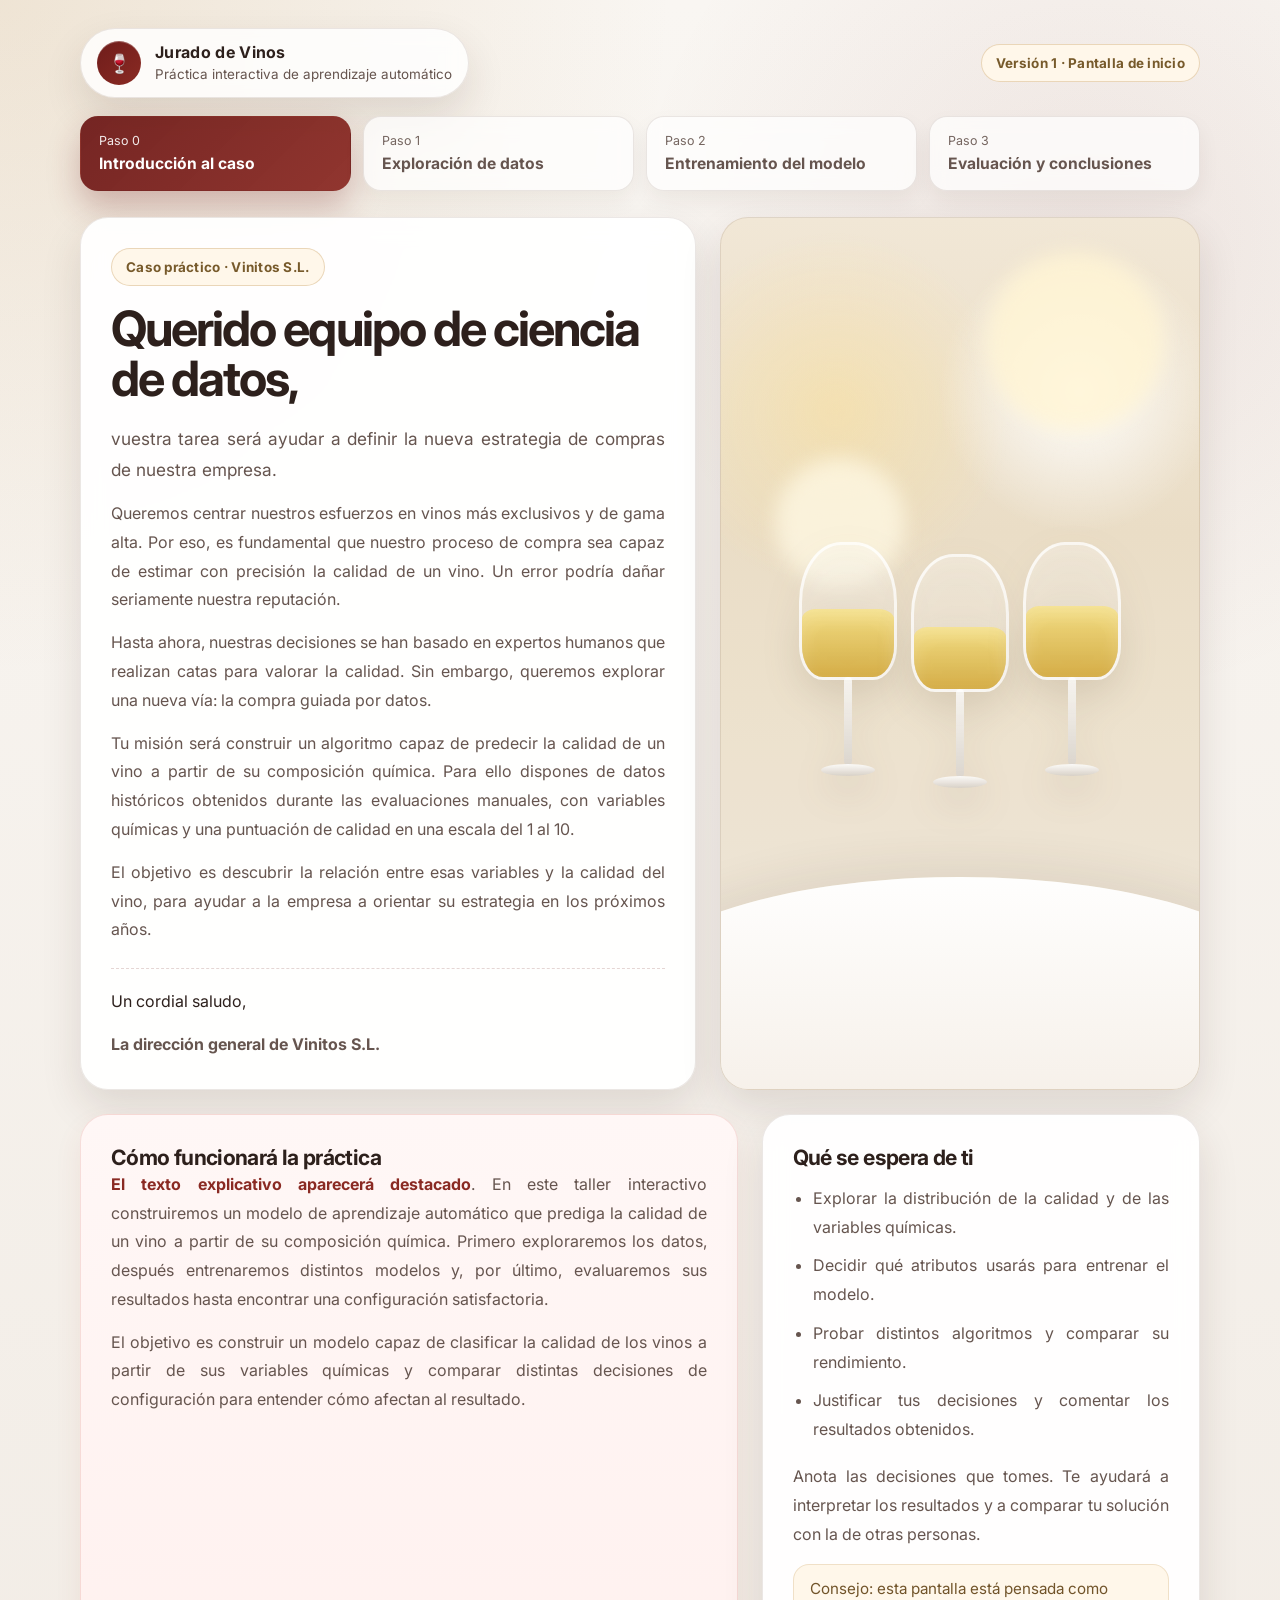
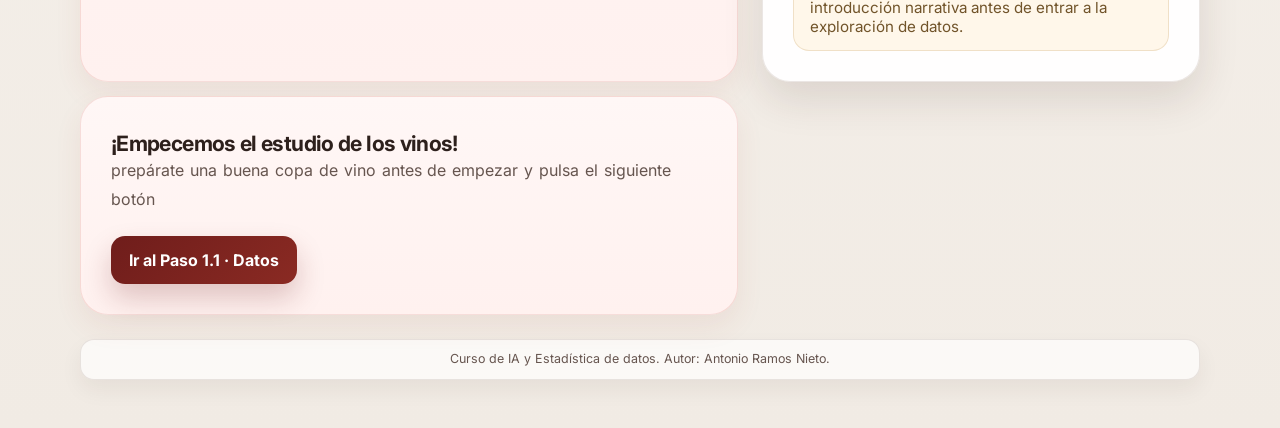
==== index.html @ d9b8ec5e "primera versión" ====
<!DOCTYPE html>
<html lang="es">
  <head>
    <meta charset="UTF-8" />
    <meta name="viewport" content="width=device-width, initial-scale=1.0" />
    <title>Jurado de Vinos · Inicio</title>
    <meta
      name="description"
      content="Práctica interactiva de aprendizaje automático para predecir la calidad del vino."
    />

    <link rel="preconnect" href="https://fonts.googleapis.com" />
    <link rel="preconnect" href="https://fonts.gstatic.com" crossorigin />
    <link
      href="https://fonts.googleapis.com/css2?family=Inter:wght@400;500;600;700;800&display=swap"
      rel="stylesheet"
    />

    <link rel="stylesheet" href="./styles.css" />
  </head>
  <body>
    <main class="page-shell">
      <header class="topbar">
        <div class="brand" aria-label="Identidad del proyecto">
          <div class="brand__badge">🍷</div>
          <div>
            <h1 class="brand__title">Jurado de Vinos</h1>
            <p class="brand__subtitle">Práctica interactiva de aprendizaje automático</p>
          </div>
        </div>

        <div class="status-pill">Versión 1 · Pantalla de inicio</div>
      </header>

      <nav class="steps" aria-label="Pasos de la práctica">
        <a class="step-card step-card--active" href="./index.html">
          <span class="step-card__label">Paso 0</span>
          <strong class="step-card__title">Introducción al caso</strong>
        </a>
        <a class="step-card" href="./datos.html">
          <span class="step-card__label">Paso 1</span>
          <strong class="step-card__title">Exploración de datos</strong>
        </a>
        <a class="step-card" href="./entrenamiento.html">
          <span class="step-card__label">Paso 2</span>
          <strong class="step-card__title">Entrenamiento del modelo</strong>
        </a>
        <a class="step-card" href="./evaluacion.html">
          <span class="step-card__label">Paso 3</span>
          <strong class="step-card__title">Evaluación y conclusiones</strong>
        </a>
      </nav>

      <section class="hero-grid">
        <article class="card hero-copy">
          <span class="eyebrow">Caso práctico · Vinitos S.L.</span>
          <h2 class="hero-copy__title">Querido equipo de ciencia de datos,</h2>
          <p class="hero-copy__lead">
            vuestra tarea será ayudar a definir la nueva estrategia de compras de nuestra empresa.
          </p>
          <p>
            Queremos centrar nuestros esfuerzos en vinos más exclusivos y de gama alta. Por eso, es
            fundamental que nuestro proceso de compra sea capaz de estimar con precisión la calidad
            de un vino. Un error podría dañar seriamente nuestra reputación.
          </p>
          <p>
            Hasta ahora, nuestras decisiones se han basado en expertos humanos que realizan catas
            para valorar la calidad. Sin embargo, queremos explorar una nueva vía: la compra guiada
            por datos.
          </p>
          <p>
            Tu misión será construir un algoritmo capaz de predecir la calidad de un vino a partir de
            su composición química. Para ello dispones de datos históricos obtenidos durante las
            evaluaciones manuales, con variables químicas y una puntuación de calidad en una escala
            del 1 al 10.
          </p>
          <p>
            El objetivo es descubrir la relación entre esas variables y la calidad del vino, para ayudar
            a la empresa a orientar su estrategia en los próximos años.
          </p>

          <div class="signature-block">
            <p>Un cordial saludo,</p>
            <p><strong>La dirección general de Vinitos S.L.</strong></p>
          </div>
        </article>

        <aside class="card hero-visual" aria-hidden="true">
          <div class="hero-visual__glow"></div>
          <div class="hero-visual__secondary-glow"></div>
          <div class="hero-visual__cloth"></div>

          <div class="glass-set">
            <div class="glass">
              <div class="glass__bowl"><div class="glass__wine"></div></div>
              <div class="glass__stem"></div>
              <div class="glass__foot"></div>
            </div>
            <div class="glass glass--offset">
              <div class="glass__bowl"><div class="glass__wine glass__wine--medium"></div></div>
              <div class="glass__stem"></div>
              <div class="glass__foot"></div>
            </div>
            <div class="glass">
              <div class="glass__bowl"><div class="glass__wine glass__wine--high"></div></div>
              <div class="glass__stem"></div>
              <div class="glass__foot"></div>
            </div>
          </div>
        </aside>
      </section>

      <section class="content-grid">
        <article class="card info-card info-card--accent">
          <h3>Cómo funcionará la práctica</h3>
          <p>
            <strong>El texto explicativo aparecerá destacado</strong>. En este taller interactivo
            construiremos un modelo de aprendizaje automático que prediga la calidad de un vino a
            partir de su composición química. Primero exploraremos los datos, después entrenaremos
            distintos modelos y, por último, evaluaremos sus resultados hasta encontrar una
            configuración satisfactoria.
          </p>
          <p>
            El objetivo es construir un modelo capaz de clasificar la calidad de los vinos a partir
            de sus variables químicas y comparar distintas decisiones de configuración para entender
            cómo afectan al resultado.
          </p>
        </article>

        <aside class="card info-card">
          <h3>Qué se espera de ti</h3>
          <ul class="feature-list">
            <li>Explorar la distribución de la calidad y de las variables químicas.</li>
            <li>Decidir qué atributos usarás para entrenar el modelo.</li>
            <li>Probar distintos algoritmos y comparar su rendimiento.</li>
            <li>Justificar tus decisiones y comentar los resultados obtenidos.</li>
          </ul>

          <p>
            Anota las decisiones que tomes. Te ayudará a interpretar los resultados y a comparar tu
            solución con la de otras personas.
          </p>

          <div class="note-box">
            Consejo: esta pantalla está pensada como introducción narrativa antes de entrar a la
            exploración de datos.
          </div>
        </aside>
      </section>

      <section class="content-grid cta-grid">
        <article class="card info-card info-card--accent cta-section">
          <h3>¡Empecemos el estudio de los vinos!</h3>
          <p>prepárate una buena copa de vino antes de empezar y pulsa el siguiente botón</p>
          <div class="button-row">
            <a class="button button--primary" href="./datos.html">Ir al Paso 1.1 · Datos</a>
          </div>
        </article>
      </section>

    </main>

    <script src="./app.js"></script>
  </body>
</html>
---- styles.css ----
:root {
  --color-bg: #f6f1ea;
  --color-bg-soft: #fbf8f4;
  --color-surface: rgba(255, 255, 255, 0.82);
  --color-surface-strong: rgba(255, 255, 255, 0.94);
  --color-border: rgba(94, 57, 42, 0.12);
  --color-text: #2d201c;
  --color-text-soft: #66554f;
  --color-primary: #6f1d1b;
  --color-primary-strong: #8a2a23;
  --color-primary-soft: #fff1ef;
  --color-gold: #caa46b;
  --color-gold-soft: #fff7ea;
  --color-success-soft: #eef8f4;
  --shadow-sm: 0 10px 22px rgba(54, 31, 24, 0.06);
  --shadow-md: 0 18px 40px rgba(54, 31, 24, 0.12);
  --shadow-lg: 0 22px 55px rgba(54, 31, 24, 0.18);
  --radius-xs: 10px;
  --radius-sm: 14px;
  --radius-md: 20px;
  --radius-lg: 28px;
  --content-width: 1120px;
  --transition: 180ms ease;
}

* { box-sizing: border-box; }
html { scroll-behavior: smooth; }
body {
  margin: 0;
  min-height: 100vh;
  font-family: "Inter", system-ui, -apple-system, BlinkMacSystemFont, "Segoe UI", sans-serif;
  color: var(--color-text);
  background:
    radial-gradient(circle at top left, rgba(202, 164, 107, 0.22), transparent 28%),
    radial-gradient(circle at 85% 12%, rgba(111, 29, 27, 0.08), transparent 22%),
    linear-gradient(180deg, #f9f6f2 0%, #f1ebe4 100%);
}

a { color: inherit; text-decoration: none; }
button, a, input, select { font: inherit; }
img, svg, canvas { max-width: 100%; display: block; }

.page-shell {
  width: min(var(--content-width), calc(100% - 32px));
  margin: 28px auto 48px;
}

.topbar {
  display: flex;
  align-items: center;
  justify-content: space-between;
  gap: 20px;
  margin-bottom: 18px;
}

.brand {
  display: flex;
  align-items: center;
  gap: 14px;
  padding: 12px 16px;
  background: var(--color-surface);
  border: 1px solid var(--color-border);
  border-radius: 999px;
  box-shadow: var(--shadow-md);
  backdrop-filter: blur(10px);
}

.brand__badge {
  width: 44px;
  height: 44px;
  display: grid;
  place-items: center;
  border-radius: 50%;
  background: linear-gradient(135deg, var(--color-primary), var(--color-primary-strong));
  color: #fff;
  font-size: 1.15rem;
  box-shadow: inset 0 1px 0 rgba(255, 255, 255, 0.28);
}

.brand__title { margin: 0; font-size: 1rem; line-height: 1.1; letter-spacing: 0.02em; }
.brand__subtitle { margin: 4px 0 0; color: var(--color-text-soft); font-size: 0.84rem; }

.status-pill,
.eyebrow,
.tag,
.substep-pill {
  display: inline-flex;
  align-items: center;
  gap: 8px;
  width: fit-content;
  padding: 10px 14px;
  border-radius: 999px;
  font-size: 0.84rem;
  font-weight: 700;
  letter-spacing: 0.02em;
}

.status-pill,
.eyebrow,
.tag--soft,
.substep-pill {
  background: var(--color-gold-soft);
  border: 1px solid rgba(202, 164, 107, 0.4);
  color: #775a2b;
}

.eyebrow { margin-bottom: 18px; }

.steps {
  display: grid;
  grid-template-columns: repeat(4, minmax(0, 1fr));
  gap: 12px;
  margin-bottom: 26px;
}

.step-card {
  padding: 16px 18px;
  border-radius: 18px;
  border: 1px solid var(--color-border);
  background: rgba(255, 255, 255, 0.72);
  color: var(--color-text-soft);
  box-shadow: var(--shadow-sm);
  backdrop-filter: blur(10px);
  transition: transform var(--transition), box-shadow var(--transition), background var(--transition), color var(--transition);
}

.step-card:hover { transform: translateY(-2px); box-shadow: var(--shadow-md); }
.step-card--active {
  background: linear-gradient(135deg, rgba(111, 29, 27, 0.96), rgba(138, 42, 35, 0.94));
  color: #fff;
  border-color: transparent;
  box-shadow: 0 16px 32px rgba(111, 29, 27, 0.28);
}
.step-card--disabled {
  opacity: 0.62;
  cursor: default;
  pointer-events: none;
  background: rgba(255,255,255,0.58);
}
.step-card--disabled:hover { transform: none; box-shadow: var(--shadow-sm); }
.step-card__label { display: block; margin-bottom: 6px; font-size: 0.78rem; opacity: 0.9; }
.step-card__title { display: block; line-height: 1.25; font-size: 0.98rem; }

.card {
  background: var(--color-surface-strong);
  border: 1px solid var(--color-border);
  border-radius: var(--radius-lg);
  box-shadow: var(--shadow-md);
  backdrop-filter: blur(12px);
}

.hero-grid,
.content-grid,
.page-intro-grid,
.data-layout,
.statistics-layout,
.summary-grid,
.dashboard-grid {
  display: grid;
  gap: 24px;
}
.hero-grid { grid-template-columns: 1.18fr 0.92fr; align-items: stretch; margin-bottom: 24px; }
.content-grid { grid-template-columns: 1.2fr 0.8fr; }
.page-intro-grid { grid-template-columns: 1.15fr 0.85fr; margin-bottom: 22px; }
.data-layout,
.statistics-layout { grid-template-columns: minmax(0, 1.35fr) minmax(280px, 0.65fr); align-items: start; }
.summary-grid,
.dashboard-grid { grid-template-columns: repeat(2, minmax(0, 1fr)); }
.sidebar-stack { display: grid; gap: 20px; }

.hero-copy,
.info-card,
.page-intro-copy,
.table-card,
.helper-card,
.stats-card,
.chart-card,
.dashboard-card,
.control-card {
  padding: 30px;
}

.hero-copy__title,
.page-title {
  margin: 0 0 18px;
  font-size: clamp(2rem, 3.8vw, 3.2rem);
  line-height: 1.04;
  letter-spacing: -0.04em;
}

.hero-copy__lead,
.page-lead {
  margin: 0 0 18px;
  font-size: 1.08rem;
  line-height: 1.75;
  color: var(--color-text);
}

.hero-copy p,
.info-card p,
.page-intro-copy p,
.table-card p,
.helper-card p,
.stats-card p,
.control-card p,
.feature-list li,
.question-list li {
  margin: 0;
  line-height: 1.8;
  color: var(--color-text-soft);
  text-align: justify;
  text-justify: inter-word;
}
.hero-copy p + p,
.info-card p + p,
.page-intro-copy p + p,
.helper-card p + p,
.stats-card p + p { margin-top: 14px; }

.signature-block {
  margin-top: 24px;
  padding-top: 18px;
  border-top: 1px dashed rgba(111, 29, 27, 0.18);
}
.signature-block p:first-child { color: var(--color-text); }

.hero-visual {
  position: relative;
  overflow: hidden;
  min-height: 100%;
  display: grid;
  place-items: center;
  background:
    radial-gradient(circle at 75% 20%, rgba(255, 255, 255, 0.95), rgba(255, 255, 255, 0.08) 18%),
    radial-gradient(circle at 24% 22%, rgba(253, 219, 130, 0.42), transparent 23%),
    linear-gradient(180deg, #f0e5d2 0%, #e8dac1 36%, #efe7d9 100%);
}
.hero-visual__glow,
.hero-visual__secondary-glow { position: absolute; border-radius: 50%; filter: blur(10px); }
.hero-visual__glow { width: 180px; height: 180px; top: 34px; right: 34px; background: rgba(255, 245, 211, 0.82); }
.hero-visual__secondary-glow { width: 130px; height: 130px; left: 54px; top: 240px; background: rgba(255, 250, 231, 0.72); }
.hero-visual__cloth {
  position: absolute;
  bottom: -18px;
  width: 140%;
  height: 230px;
  border-radius: 50% 50% 0 0;
  background: linear-gradient(180deg, rgba(255,255,255,0.96), rgba(246,240,233,0.98));
  box-shadow: 0 -16px 40px rgba(71, 53, 36, 0.08);
}
.glass-set { position: relative; z-index: 2; display: flex; align-items: flex-end; gap: 14px; padding: 120px 0 108px; }
.glass { width: 98px; display: flex; flex-direction: column; align-items: center; filter: drop-shadow(0 14px 18px rgba(91, 75, 50, 0.16)); }
.glass--offset { transform: translateY(12px); }
.glass__bowl { position: relative; width: 100%; height: 138px; overflow: hidden; border: 3px solid rgba(255, 255, 255, 0.72); border-top-left-radius: 42px 60px; border-top-right-radius: 42px 60px; border-bottom-left-radius: 24px 34px; border-bottom-right-radius: 24px 34px; background: linear-gradient(180deg, rgba(255,255,255,0.3), rgba(255,255,255,0.08)); backdrop-filter: blur(3px); }
.glass__wine { position: absolute; left: 0; bottom: 0; width: 100%; height: 52%; border-top-left-radius: 14px 10px; border-top-right-radius: 16px 10px; background: linear-gradient(180deg, rgba(244, 221, 121, 0.88), rgba(212, 171, 66, 0.96)); box-shadow: inset 0 8px 18px rgba(255, 255, 255, 0.18); }
.glass__wine--medium { height: 47%; }
.glass__wine--high { height: 54%; }
.glass__stem { width: 8px; height: 88px; margin-top: -3px; border-radius: 10px; background: linear-gradient(180deg, rgba(255,255,255,0.76), rgba(217,212,206,0.85)); }
.glass__foot { width: 54px; height: 12px; margin-top: -1px; border-radius: 50%; background: linear-gradient(180deg, rgba(255,255,255,0.85), rgba(215,208,199,0.96)); }

.info-card h3,
.helper-card h3,
.table-card h3,
.stats-card h3,
.chart-card h3,
.control-card h3,
.dashboard-card h3 {
  margin: 0;
  font-size: 1.32rem;
  letter-spacing: -0.03em;
}
.info-card strong,
.page-intro-copy strong,
.helper-card strong,
.stats-card strong { color: var(--color-primary-strong); }
.info-card--accent,
.helper-card--accent,
.metric-card--accent,
.dashboard-card--accent {
  background: linear-gradient(180deg, #fff7f6, #fff1ef);
  border-color: rgba(188, 68, 54, 0.14);
  box-shadow: 0 12px 28px rgba(165, 58, 45, 0.08);
}
.feature-list,
.question-list {
  margin: 14px 0 18px;
  padding-left: 20px;
}
.feature-list li + li,
.question-list li + li { margin-top: 10px; }

.button-row,
.inline-actions {
  display: flex;
  flex-wrap: wrap;
  gap: 12px;
  margin-top: 22px;
}
.button-row--stretch .button { width: 100%; }

.button {
  display: inline-flex;
  align-items: center;
  justify-content: center;
  gap: 10px;
  min-height: 48px;
  padding: 0 18px;
  border: 0;
  border-radius: var(--radius-sm);
  cursor: pointer;
  font-weight: 700;
  transition: transform var(--transition), box-shadow var(--transition), opacity var(--transition), background var(--transition);
}
.button:hover { transform: translateY(-1px); }
.button:disabled { opacity: 0.55; cursor: not-allowed; transform: none; }
.button--primary { color: #fff; background: linear-gradient(135deg, var(--color-primary), var(--color-primary-strong)); box-shadow: 0 14px 28px rgba(111, 29, 27, 0.22); }
.button--secondary { color: var(--color-text); background: #fff; border: 1px solid rgba(45, 32, 28, 0.1); box-shadow: 0 8px 18px rgba(45, 32, 28, 0.06); }
.button--small { min-height: 40px; padding: 0 14px; font-size: 0.94rem; }
.button--full { width: 100%; }

.note-box,
.dataset-banner {
  margin-top: 16px;
  padding: 14px 16px;
  border-radius: 16px;
  background: var(--color-gold-soft);
  border: 1px solid rgba(202, 164, 107, 0.28);
  color: #71542a;
  font-size: 0.95rem;
}
.dataset-banner { margin-top: 18px; }

.metric-card,
.dashboard-card {
  padding: 22px;
  border-radius: 24px;
}
.metric-card__label,
.dashboard-card__label {
  display: block;
  margin-bottom: 10px;
  color: var(--color-text-soft);
  font-size: 0.86rem;
  text-transform: uppercase;
  letter-spacing: 0.08em;
}
.metric-card__value,
.dashboard-card__value {
  display: block;
  font-size: clamp(1.6rem, 3vw, 2.4rem);
  line-height: 1;
  letter-spacing: -0.04em;
}
.metric-card__text,
.dashboard-card__text { margin-top: 10px; color: var(--color-text-soft); }

.substeps {
  display: flex;
  flex-wrap: wrap;
  gap: 10px;
  margin-bottom: 22px;
}
.substep-pill--active {
  background: linear-gradient(135deg, var(--color-primary), var(--color-primary-strong));
  color: #fff;
  border-color: transparent;
}
.substep-pill[aria-disabled="true"] {
  opacity: 0.62;
  pointer-events: none;
}

.section-heading {
  display: flex;
  align-items: flex-start;
  justify-content: space-between;
  gap: 14px;
  margin-bottom: 12px;
}
.section-heading--compact { margin-bottom: 10px; }
.section-kicker {
  display: inline-block;
  margin-bottom: 8px;
  color: var(--color-primary-strong);
  text-transform: uppercase;
  letter-spacing: 0.09em;
  font-size: 0.78rem;
  font-weight: 800;
}
.section-copy { margin-bottom: 16px; }

.table-toolbar,
.control-grid {
  display: flex;
  flex-wrap: wrap;
  gap: 14px;
  align-items: center;
  justify-content: space-between;
  margin: 20px 0 16px;
}
.control-grid { align-items: end; }
.toolbar-group {
  display: inline-flex;
  align-items: center;
  gap: 10px;
  color: var(--color-text-soft);
}
.toolbar-group--search { margin-left: auto; }

.input {
  min-height: 44px;
  padding: 0 14px;
  border-radius: 14px;
  border: 1px solid rgba(45, 32, 28, 0.12);
  background: rgba(255,255,255,0.9);
  color: var(--color-text);
  outline: none;
  transition: border-color var(--transition), box-shadow var(--transition);
}
.input:focus { border-color: rgba(111, 29, 27, 0.4); box-shadow: 0 0 0 4px rgba(111, 29, 27, 0.08); }
.input--select { padding-right: 34px; }
.input--wide { min-width: 220px; }

.data-table-wrap {
  overflow: auto;
  border: 1px solid rgba(45, 32, 28, 0.08);
  border-radius: 20px;
  background: rgba(255,255,255,0.72);
}
.data-table {
  width: 100%;
  min-width: 980px;
  border-collapse: collapse;
}
.data-table thead th {
  position: sticky;
  top: 0;
  z-index: 1;
  background: #fbf7f3;
  padding: 0;
  border-bottom: 1px solid rgba(45, 32, 28, 0.08);
}
.data-table tbody td {
  padding: 12px 14px;
  border-bottom: 1px solid rgba(45, 32, 28, 0.06);
  font-size: 0.94rem;
  color: var(--color-text-soft);
  white-space: nowrap;
}
.data-table tbody tr:hover { background: rgba(111, 29, 27, 0.03); }

.sort-button {
  width: 100%;
  display: flex;
  align-items: center;
  justify-content: space-between;
  gap: 10px;
  padding: 14px;
  border: 0;
  background: transparent;
  color: var(--color-text);
  font-weight: 700;
  cursor: pointer;
}
.sort-button--active { color: var(--color-primary); }
.sort-arrow { color: var(--color-text-soft); font-size: 0.86rem; }

.table-footer {
  display: flex;
  flex-wrap: wrap;
  align-items: center;
  justify-content: space-between;
  gap: 12px;
  margin-top: 16px;
}
.table-summary,
.page-indicator { color: var(--color-text-soft); }
.pagination-controls { display: flex; align-items: center; gap: 10px; }
.empty-state {
  padding: 28px 18px;
  text-align: center;
  color: var(--color-text-soft);
}

.stats-stack,
.chart-stack { display: grid; gap: 20px; }
.chart-shell {
  position: relative;
  width: 100%;
  height: 320px;
  padding: 12px 4px 0;
}
.table-lite {
  width: 100%;
  border-collapse: collapse;
}
.table-lite th,
.table-lite td {
  padding: 10px 12px;
  border-bottom: 1px solid rgba(45, 32, 28, 0.08);
  text-align: left;
  font-size: 0.95rem;
}
.table-lite th { color: var(--color-text); background: rgba(251,247,243,0.9); }
.table-lite td { color: var(--color-text-soft); }
.legend-list {
  display: grid;
  gap: 10px;
  margin-top: 16px;
}
.legend-item {
  display: flex;
  align-items: center;
  justify-content: space-between;
  gap: 12px;
  padding: 10px 12px;
  border-radius: 14px;
  background: rgba(255,255,255,0.72);
  border: 1px solid rgba(45, 32, 28, 0.08);
}
.legend-item__label { color: var(--color-text-soft); }
.legend-bar {
  height: 10px;
  border-radius: 999px;
  background: linear-gradient(135deg, var(--color-primary), var(--color-primary-strong));
}
.control-card__help {
  margin-top: 12px;
  padding: 12px 14px;
  background: var(--color-success-soft);
  border: 1px solid rgba(50, 110, 80, 0.1);
  border-radius: 14px;
}

@media (max-width: 980px) {
  .hero-grid,
  .content-grid,
  .page-intro-grid,
  .data-layout,
  .statistics-layout { grid-template-columns: 1fr; }
  .summary-grid,
  .dashboard-grid { grid-template-columns: repeat(2, minmax(0, 1fr)); }
  .hero-visual { min-height: 430px; }
}

@media (max-width: 760px) {
  .page-shell { width: min(var(--content-width), calc(100% - 20px)); margin-top: 16px; }
  .topbar { flex-direction: column; align-items: stretch; }
  .brand { justify-content: center; }
  .steps,
  .summary-grid,
  .dashboard-grid { grid-template-columns: 1fr 1fr; }
  .hero-copy,
  .info-card,
  .page-intro-copy,
  .table-card,
  .helper-card,
  .stats-card,
  .chart-card,
  .dashboard-card,
  .control-card { padding: 22px; }
  .toolbar-group--search { margin-left: 0; width: 100%; }
  .toolbar-group--search .input { width: 100%; }
}

@media (max-width: 520px) {
  .steps,
  .summary-grid,
  .dashboard-grid { grid-template-columns: 1fr; }
  .hero-copy__title,
  .page-title { font-size: 2rem; }
  .glass { width: 72px; }
  .glass__bowl { height: 110px; }
  .glass__stem { height: 70px; }
  .table-footer,
  .table-toolbar,
  .control-grid { align-items: stretch; }
  .pagination-controls { width: 100%; justify-content: space-between; }
}


.control-card__help {
  margin-top: 14px;
  color: var(--color-text-soft);
  font-size: 0.95rem;
}

.training-layout {
  display: grid;
  grid-template-columns: minmax(0, 1.35fr) minmax(300px, 0.65fr);
  gap: 24px;
  align-items: start;
}
.training-stack {
  display: grid;
  gap: 20px;
}
.control-card--spacious { padding: 30px; }
.slider-grid {
  display: grid;
  grid-template-columns: repeat(2, minmax(0, 1fr));
  gap: 18px;
}
.range-card {
  display: grid;
  gap: 16px;
  padding: 20px;
  border-radius: 20px;
  background: rgba(255,255,255,0.74);
  border: 1px solid rgba(45, 32, 28, 0.08);
}
.range-card__header {
  display: flex;
  align-items: center;
  justify-content: space-between;
  gap: 16px;
}
.range-card__header span {
  color: var(--color-text-soft);
  line-height: 1.6;
}
.range-card__header strong {
  font-size: 1.6rem;
  line-height: 1;
  letter-spacing: -0.04em;
  color: var(--color-primary-strong);
}
.range-input {
  width: 100%;
  accent-color: var(--color-primary);
}
.range-scale {
  display: flex;
  align-items: center;
  justify-content: space-between;
  gap: 8px;
  width: 100%;
  color: var(--color-text-soft);
  font-size: 0.86rem;
}
.range-scale span {
  min-width: max-content;
  text-align: center;
}
.range-scale--compact {
  gap: 6px;
}
.feature-selector-grid {
  display: grid;
  grid-template-columns: repeat(2, minmax(0, 1fr));
  gap: 14px;
}
.feature-chip {
  display: flex;
  align-items: center;
  gap: 12px;
  padding: 16px 18px;
  border-radius: 18px;
  border: 1px solid rgba(45, 32, 28, 0.08);
  background: rgba(255,255,255,0.72);
  color: var(--color-text-soft);
  cursor: pointer;
  transition: transform var(--transition), box-shadow var(--transition), border-color var(--transition), background var(--transition);
}
.feature-chip:hover {
  transform: translateY(-1px);
  box-shadow: var(--shadow-sm);
}
.feature-chip input {
  width: 18px;
  height: 18px;
  accent-color: var(--color-primary);
  margin: 0;
}
.feature-chip span {
  font-weight: 600;
}
.feature-chip--active {
  border-color: rgba(111, 29, 27, 0.22);
  background: rgba(111, 29, 27, 0.06);
  color: var(--color-text);
}
.algorithm-list {
  display: grid;
  gap: 14px;
}
.algorithm-card {
  display: flex;
  align-items: flex-start;
  gap: 14px;
  padding: 18px;
  border-radius: 18px;
  border: 1px solid rgba(45, 32, 28, 0.08);
  background: rgba(255,255,255,0.74);
  cursor: pointer;
  transition: transform var(--transition), box-shadow var(--transition), border-color var(--transition), background var(--transition);
}
.algorithm-card:hover {
  transform: translateY(-1px);
  box-shadow: var(--shadow-sm);
}
.algorithm-card input {
  width: 18px;
  height: 18px;
  accent-color: var(--color-primary);
  margin-top: 2px;
}
.algorithm-card strong {
  display: block;
  margin-bottom: 8px;
  color: var(--color-text);
  font-size: 1.02rem;
}
.algorithm-card p {
  margin: 0;
  color: var(--color-text-soft);
  line-height: 1.65;
}
.algorithm-card--active {
  border-color: rgba(111, 29, 27, 0.24);
  background: rgba(111, 29, 27, 0.06);
}
.summary-list {
  display: grid;
  gap: 12px;
  margin-bottom: 18px;
}
.summary-item {
  padding: 14px 16px;
  border-radius: 16px;
  border: 1px solid rgba(45, 32, 28, 0.08);
  background: rgba(255,255,255,0.72);
}
.summary-item__label {
  display: block;
  margin-bottom: 8px;
  color: var(--color-text-soft);
  font-size: 0.84rem;
  text-transform: uppercase;
  letter-spacing: 0.08em;
}
.summary-item__value {
  display: block;
  color: var(--color-text);
  line-height: 1.5;
}
.class-balance-grid {
  display: grid;
  grid-template-columns: repeat(2, minmax(0, 1fr));
  gap: 14px;
}
.mini-metric {
  padding: 16px;
  border-radius: 18px;
  background: rgba(255,255,255,0.72);
  border: 1px solid rgba(45, 32, 28, 0.08);
}
.mini-metric__label {
  display: block;
  margin-bottom: 8px;
  color: var(--color-text-soft);
  font-size: 0.82rem;
  text-transform: uppercase;
  letter-spacing: 0.08em;
}
.mini-metric__value {
  display: block;
  font-size: 1.5rem;
  line-height: 1;
  letter-spacing: -0.04em;
}
.mini-metric__text {
  display: block;
  margin-top: 8px;
  color: var(--color-text-soft);
  font-size: 0.92rem;
  line-height: 1.45;
}

@media (max-width: 980px) {
  .training-layout {
    grid-template-columns: 1fr;
  }
}

@media (max-width: 760px) {
  .slider-grid,
  .feature-selector-grid,
  .class-balance-grid {
    grid-template-columns: 1fr;
  }
}

/* Mejoras responsive específicas del Paso 1.1 */
@media (max-width: 1100px) {
  .page-shell[data-page="data-insights"] .page-intro-grid,
  .page-shell[data-page="data-insights"] .data-layout {
    grid-template-columns: 1fr;
  }
}

@media (max-width: 760px) {
  .page-shell[data-page="data-insights"] .table-toolbar {
    flex-direction: column;
    align-items: stretch;
  }

  .page-shell[data-page="data-insights"] .toolbar-group {
    width: 100%;
    flex-wrap: wrap;
  }

  .page-shell[data-page="data-insights"] .toolbar-group--search {
    margin-left: 0;
  }

  .page-shell[data-page="data-insights"] .toolbar-group--search .input,
  .page-shell[data-page="data-insights"] .toolbar-group .input--select {
    width: 100%;
  }

  .page-shell[data-page="data-insights"] .data-table {
    min-width: 820px;
  }

  .page-shell[data-page="data-insights"] .table-footer {
    flex-direction: column;
    align-items: stretch;
  }

  .page-shell[data-page="data-insights"] .pagination-controls {
    width: 100%;
    justify-content: space-between;
  }
}

@media (max-width: 520px) {
  .page-shell[data-page="data-insights"] .page-title {
    font-size: 1.8rem;
  }

  .page-shell[data-page="data-insights"] .summary-grid {
    grid-template-columns: 1fr;
  }

  .page-shell[data-page="data-insights"] .data-table {
    min-width: 720px;
  }
}


/* Ajustes ligeros para la portada */
.cta-section p { max-width: 56ch; }


/* Ajustes puntuales de consistencia */
.cta-grid {
  margin-top: 14px;
}

.cta-section {
  padding-top: 34px;
}

.next-step-section {
  margin-top: 18px;
}

@media (max-width: 760px) {
  .cta-grid {
    margin-top: 18px;
  }

  .next-step-section {
    margin-top: 20px;
  }
}


.dashboard-card__value--small {
  font-size: clamp(1.15rem, 2.3vw, 1.65rem);
  line-height: 1.2;
}

.next-step-card {
  margin-top: 10px;
}

.table-lite-wrap {
  margin-top: 8px;
}

.confusion-grid {
  display: grid;
  grid-template-columns: 180px repeat(2, minmax(0, 1fr));
  border: 1px solid rgba(45, 32, 28, 0.08);
  border-radius: 24px;
  overflow: hidden;
  background: rgba(255,255,255,0.72);
}

.confusion-grid__corner,
.confusion-grid__header,
.confusion-grid__side,
.confusion-cell {
  padding: 18px;
  border-right: 1px solid rgba(45, 32, 28, 0.08);
  border-bottom: 1px solid rgba(45, 32, 28, 0.08);
}

.confusion-grid__header,
.confusion-grid__side {
  background: #fbf7f3;
  font-weight: 700;
  color: var(--color-text);
}

.confusion-grid__corner {
  background: #fbf7f3;
}

.confusion-grid > *:nth-child(3n) {
  border-right: 0;
}

.confusion-grid > *:nth-last-child(-n + 3) {
  border-bottom: 0;
}

.confusion-cell {
  display: grid;
  gap: 8px;
  min-height: 120px;
  align-content: center;
}

.confusion-cell strong {
  font-size: clamp(1.6rem, 3vw, 2.35rem);
  line-height: 1;
}

.confusion-cell span {
  color: var(--color-text-soft);
}

.confusion-cell--good {
  background: rgba(38, 70, 83, 0.07);
}

.confusion-cell--warn {
  background: rgba(165, 58, 45, 0.06);
}

.importance-item {
  display: grid;
  gap: 10px;
}

.importance-item__header {
  display: flex;
  align-items: center;
  justify-content: space-between;
  gap: 12px;
}

.importance-item__bar-wrap {
  width: 100%;
  background: rgba(45, 32, 28, 0.08);
  border-radius: 999px;
  height: 10px;
  overflow: hidden;
}

.importance-item__bar {
  height: 100%;
}

@media (max-width: 760px) {
  .confusion-grid {
    grid-template-columns: 1fr;
  }

  .confusion-grid__corner {
    display: none;
  }

  .confusion-grid__header,
  .confusion-grid__side,
  .confusion-cell {
    border-right: 0;
  }

  .confusion-grid > *:nth-last-child(-n + 3) {
    border-bottom: 1px solid rgba(45, 32, 28, 0.08);
  }

  .confusion-grid > *:last-child {
    border-bottom: 0;
  }
}


.advanced-groups-layout {
  grid-template-columns: 1fr;
  gap: 20px;
}

.advanced-group-card {
  display: grid;
  gap: 18px;
}

.confusion-grid--compact {
  grid-template-columns: 160px repeat(2, minmax(0, 1fr));
}

.advanced-visual-card {
  display: grid;
  gap: 18px;
  align-items: center;
  padding: 28px;
}

.pour-scene {
  position: relative;
  min-height: 240px;
  border-radius: 28px;
  overflow: hidden;
  border: 1px solid rgba(45, 32, 28, 0.08);
  background: radial-gradient(circle at 25% 20%, rgba(255,255,255,0.94), rgba(250,244,237,0.92) 48%, rgba(244,234,224,0.96));
}

.pour-scene::before {
  content: '';
  position: absolute;
  inset: 0;
  background: linear-gradient(135deg, rgba(255,255,255,0.42), rgba(255,255,255,0.04));
}

.pour-scene__glass {
  position: absolute;
  left: 50%;
  bottom: 26px;
  width: 180px;
  height: 130px;
  transform: translateX(-50%);
  border: 4px solid rgba(255,255,255,0.74);
  border-top-left-radius: 36px 54px;
  border-top-right-radius: 36px 54px;
  border-bottom-left-radius: 18px 28px;
  border-bottom-right-radius: 18px 28px;
  background: linear-gradient(180deg, rgba(255,255,255,0.28), rgba(255,255,255,0.06));
  box-shadow: inset 0 10px 30px rgba(255,255,255,0.18);
}

.pour-scene__glass::before,
.pour-scene__glass::after {
  content: '';
  position: absolute;
  left: 50%;
  transform: translateX(-50%);
}

.pour-scene__glass::before {
  bottom: -76px;
  width: 10px;
  height: 78px;
  border-radius: 10px;
  background: linear-gradient(180deg, rgba(255,255,255,0.78), rgba(220,214,207,0.92));
}

.pour-scene__glass::after {
  bottom: -90px;
  width: 96px;
  height: 16px;
  border-radius: 50%;
  background: linear-gradient(180deg, rgba(255,255,255,0.88), rgba(218,210,201,0.96));
}

.pour-scene__stream {
  position: absolute;
  top: -10px;
  right: 30%;
  width: 16px;
  height: 170px;
  border-radius: 999px;
  transform: rotate(28deg);
  background: linear-gradient(180deg, rgba(255,255,255,0.22), rgba(226,190,96,0.95));
  box-shadow: 0 0 24px rgba(226,190,96,0.3);
}

.pour-scene__wave {
  position: absolute;
  left: 50%;
  bottom: 28px;
  width: 166px;
  height: 58px;
  transform: translateX(-50%);
  border-top-left-radius: 20px 12px;
  border-top-right-radius: 24px 12px;
  border-bottom-left-radius: 16px 18px;
  border-bottom-right-radius: 16px 18px;
  background: linear-gradient(180deg, rgba(244, 221, 121, 0.92), rgba(212, 171, 66, 0.98));
}

.advanced-visual-copy p {
  margin: 0;
}

@media (max-width: 760px) {
  .confusion-grid--compact {
    grid-template-columns: 1fr;
  }

  .pour-scene {
    min-height: 220px;
  }

  .pour-scene__glass {
    width: 150px;
    height: 112px;
  }

  .pour-scene__wave {
    width: 138px;
  }
}


[hidden] { display: none !important; }

.site-footer {
  margin-top: 24px;
  padding: 10px 16px;
  border-radius: 14px;
  border: 1px solid var(--color-border);
  background: rgba(255, 255, 255, 0.68);
  box-shadow: var(--shadow-sm);
  text-align: center;
}

.site-footer p {
  margin: 0;
  font-size: 0.78rem;
  line-height: 1.5;
  color: var(--color-text-soft);
}

.empty-state-section {
  margin-top: 8px;
}

.empty-state-card {
  max-width: 760px;
  margin: 0 auto;
  text-align: center;
}

.empty-state-card p {
  max-width: 56ch;
  margin-left: auto;
  margin-right: auto;
}


/* Corrección adicional de responsividad en Paso 1.1 */
.page-shell[data-page="data-insights"] .section-heading {
  flex-wrap: wrap;
}

.page-shell[data-page="data-insights"] .section-heading .tag,
.page-shell[data-page="data-insights"] .section-heading .tag--soft {
  max-width: 100%;
}

.page-shell[data-page="data-insights"] .helper-card,
.page-shell[data-page="data-insights"] .table-card {
  min-width: 0;
}

.page-shell[data-page="data-insights"] .question-list {
  overflow-wrap: anywhere;
}

@media (max-width: 760px) {
  .page-shell[data-page="data-insights"] .section-heading {
    flex-direction: column;
    align-items: stretch;
  }

  .page-shell[data-page="data-insights"] .section-heading .tag,
  .page-shell[data-page="data-insights"] .section-heading .tag--soft {
    width: 100%;
    justify-content: center;
    text-align: center;
    white-space: normal;
  }

  .page-shell[data-page="data-insights"] .sidebar-stack {
    grid-template-columns: 1fr;
  }

  .page-shell[data-page="data-insights"] .button-row,
  .page-shell[data-page="data-insights"] .inline-actions {
    flex-direction: column;
  }

  .page-shell[data-page="data-insights"] .button {
    width: 100%;
  }
}

@media (max-width: 520px) {
  .page-shell[data-page="data-insights"] .table-card,
  .page-shell[data-page="data-insights"] .helper-card {
    padding: 18px;
  }

  .page-shell[data-page="data-insights"] .question-list {
    padding-left: 18px;
  }
}
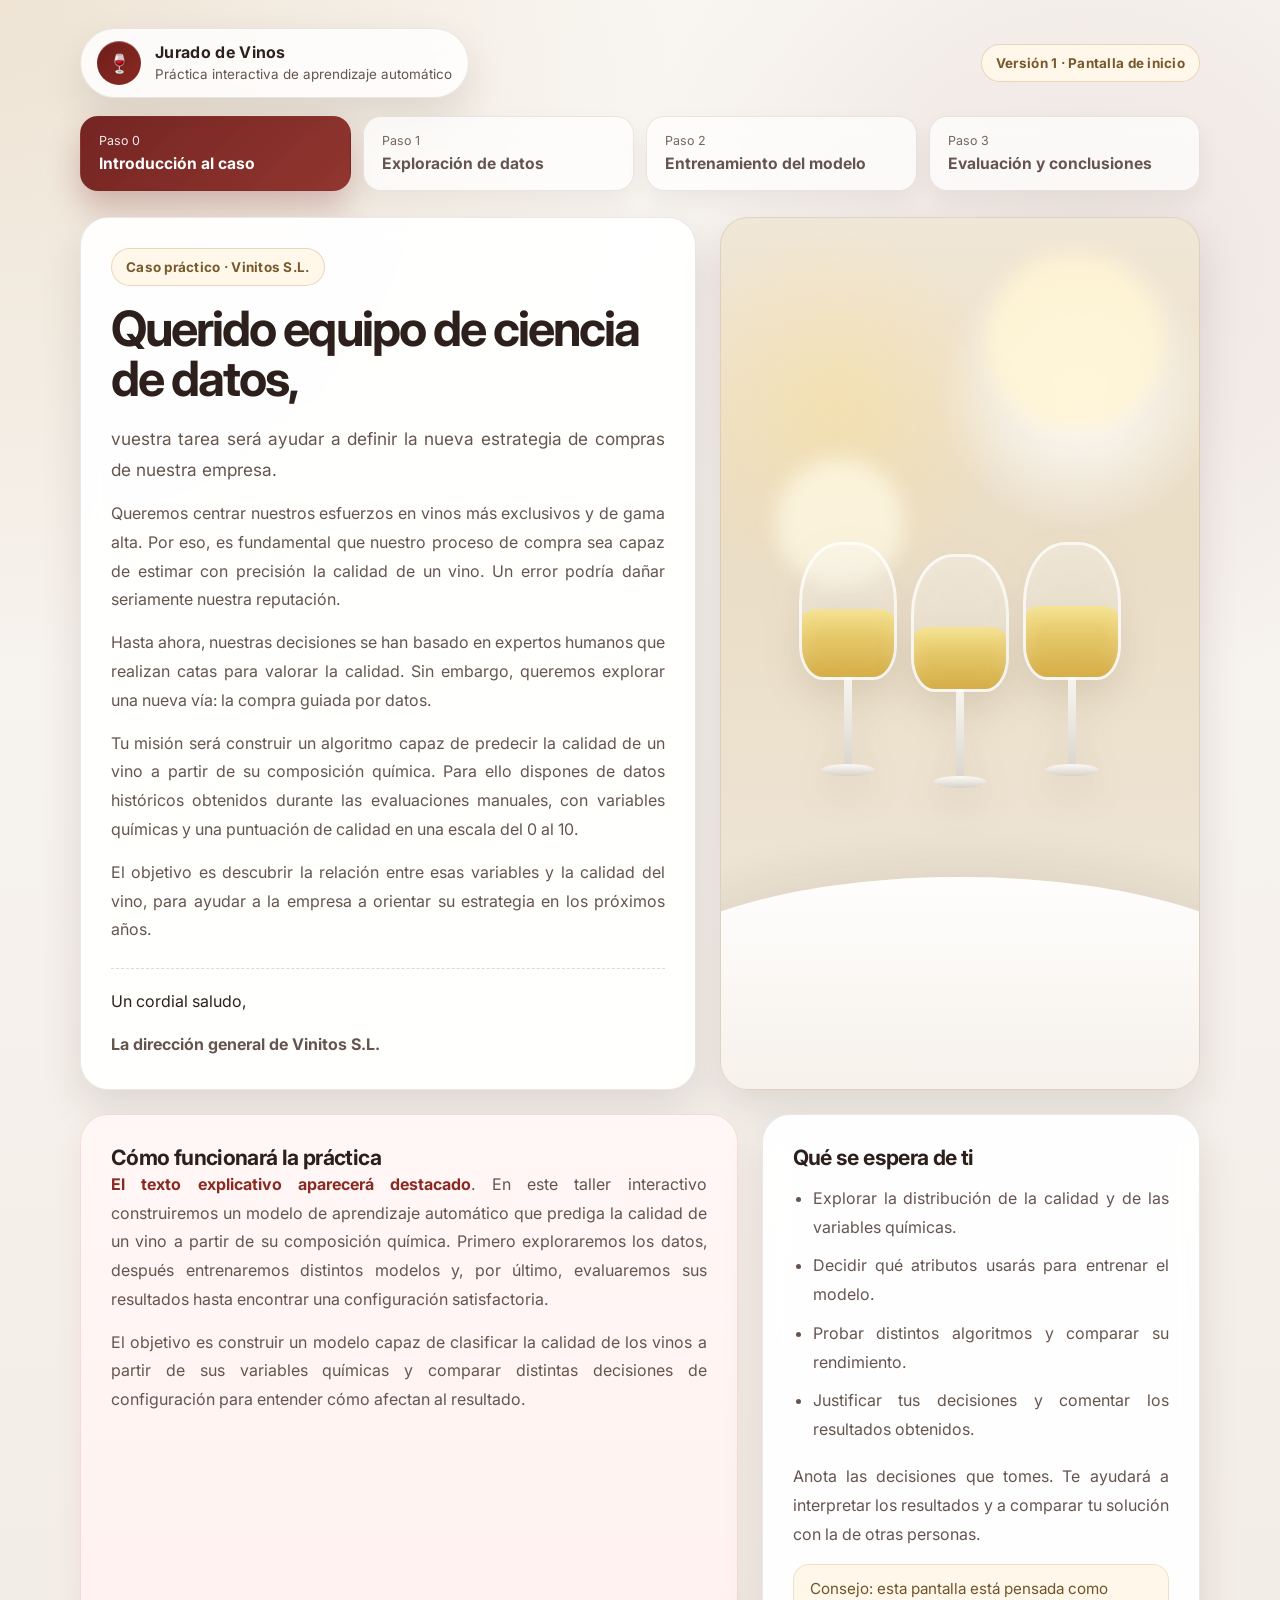
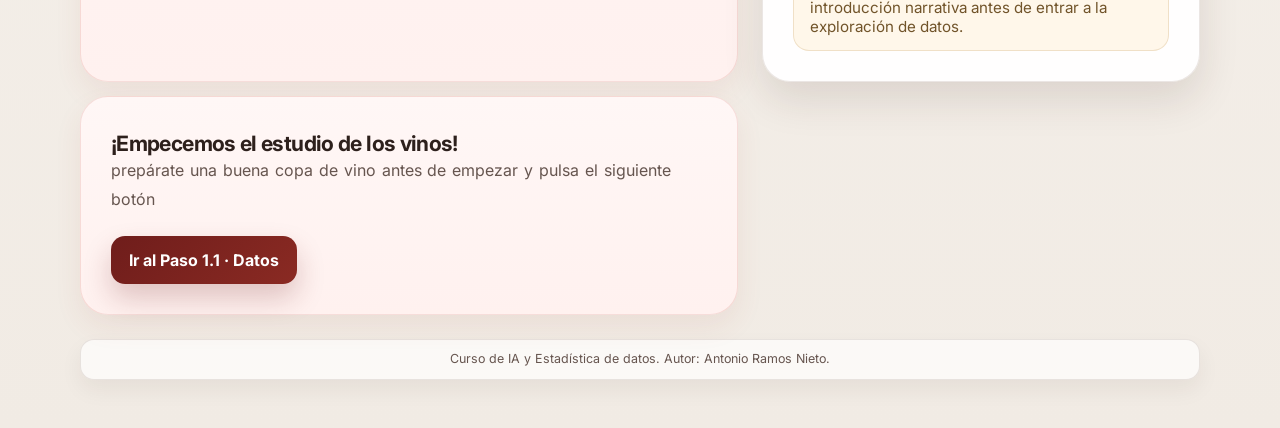
==== commit 92cf5ced: "Corregir escala de calidad del dataset" ====
--- a/index.html
+++ b/index.html
@@ -72,7 +72,7 @@
             Tu misión será construir un algoritmo capaz de predecir la calidad de un vino a partir de
             su composición química. Para ello dispones de datos históricos obtenidos durante las
             evaluaciones manuales, con variables químicas y una puntuación de calidad en una escala
-            del 1 al 10.
+            del 0 al 10.
           </p>
           <p>
             El objetivo es descubrir la relación entre esas variables y la calidad del vino, para ayudar
